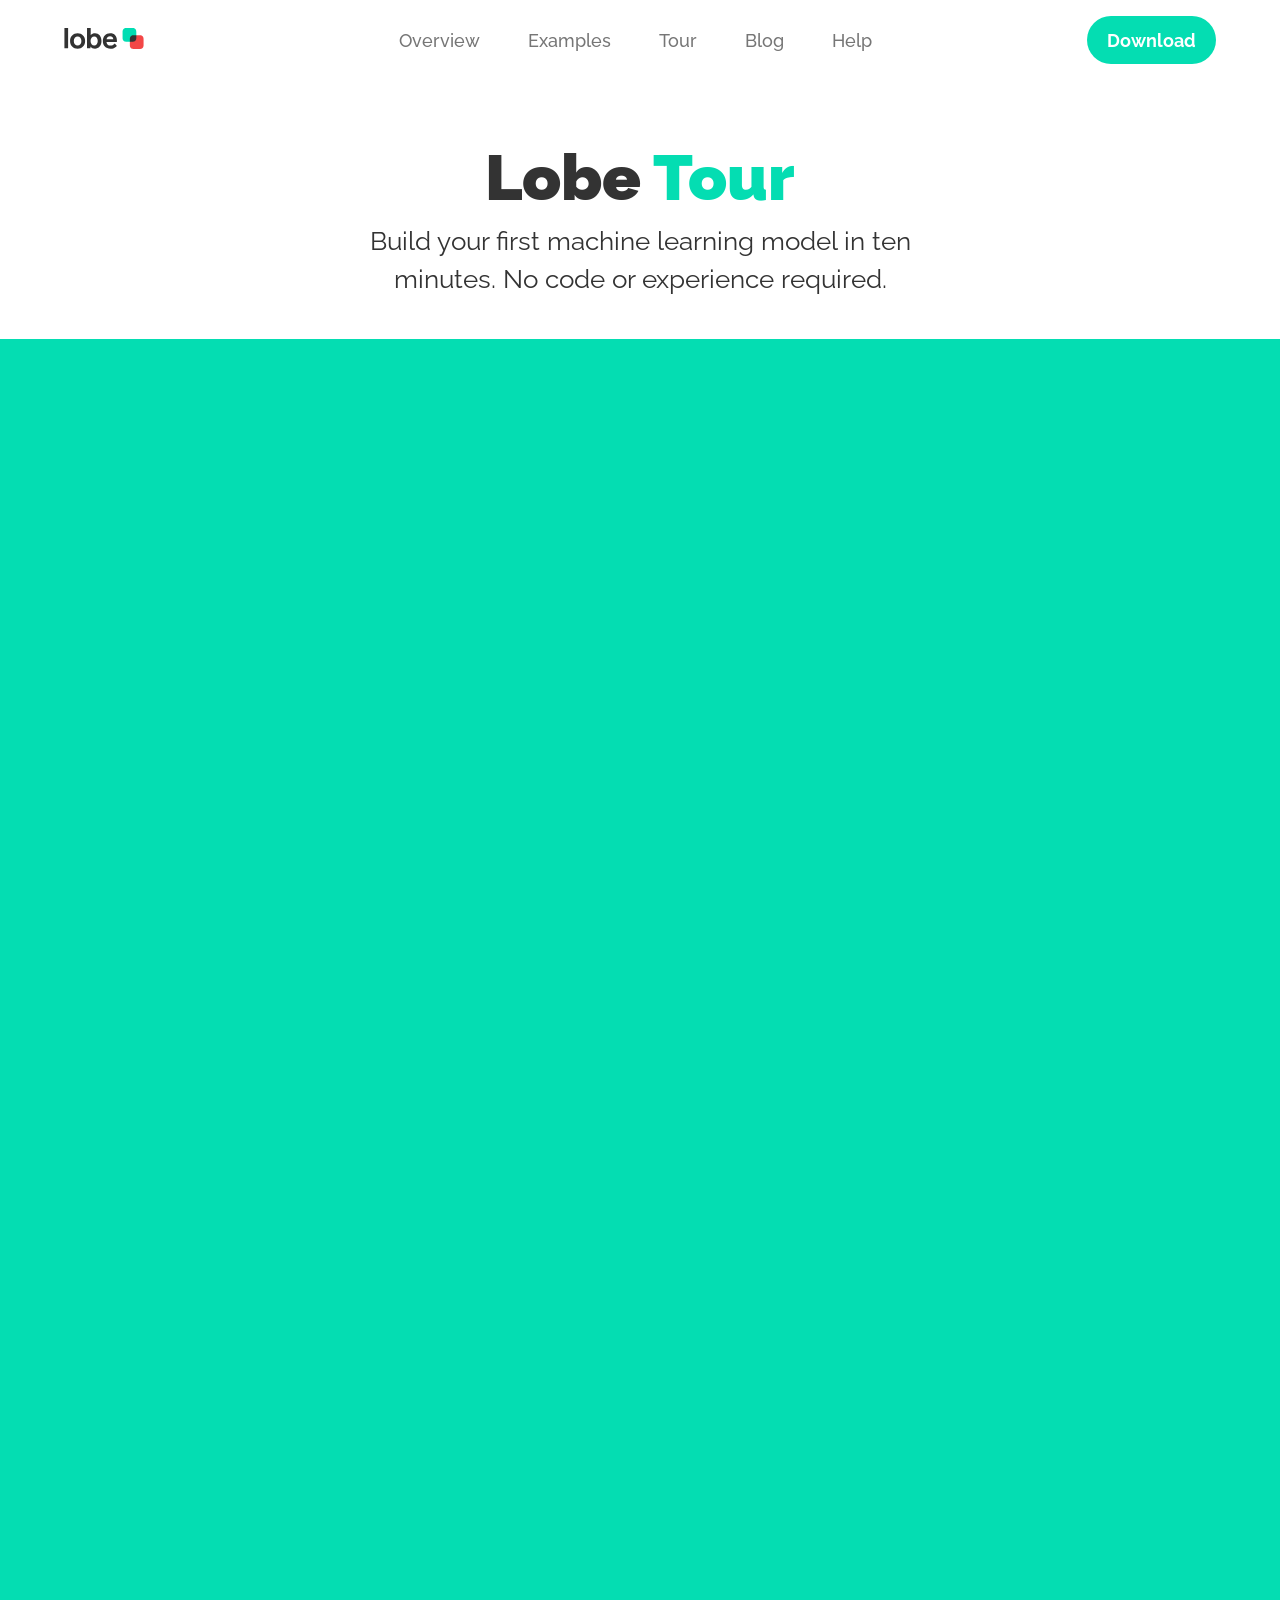
==== index.html @ a0e5eb98 "changed hamburger menu icon, added event handlers for mobile nav" ====
<!DOCTYPE html>
<html lang="en">
<head>
    <meta charset="UTF-8">
    <meta name="viewport" content="width=device-width, initial-scale=1.0">
    <meta name="description" content="This is just for practice holmes, i dont know what this website is for.">
    <meta name="author" content="Karamella"> 
    <link rel="stylesheet" href="./resources/css/main.css">
    <link rel="icon" href="./favicon.ico" type="image/x-icon">
    <link href="https://fonts.googleapis.com/css2?family=Raleway:ital,wght@0,100..900;1,100..900&display=swap" rel="stylesheet">
    <title>Lobe | Machine Learning Made Easy</title>
</head>
<body>
    <svg xmlns="http://www.w3.org/2000/svg" style="display: none;">
        <symbol viewBox="0 0 196 52" id="logo-icon">
            <defs>
                <path d="M14.7318403,-3.55271368e-15 L23.7444592,-3.13837756e-15 C27.3105342,-3.7934549e-15 28.6036791,0.371302445 29.9073828,1.06853082 C31.2110865,1.76575919 32.2342408,2.78891348 32.9314692,4.09261719 C33.6286976,5.39632089 34,6.68946584 34,10.2555408 L34,23.7444592 C34,27.3105342 33.6286976,28.6036791 32.9314692,29.9073828 C32.2342408,31.2110865 31.2110865,32.2342408 29.9073828,32.9314692 C28.6036791,33.6286976 27.3105342,34 23.7444592,34 L10.2555408,34 C6.68946584,34 5.39632089,33.6286976 4.09261719,32.9314692 C2.78891348,32.2342408 1.76575919,31.2110865 1.06853082,29.9073828 C0.371302445,28.6036791 -1.02954229e-16,27.3105342 1.77192988e-16,23.7444592 L0,15.0409072 L0,15.0409072 L14.7318403,-3.55271368e-15 Z" id="header-logo-path-1"></path>
                <path d="M10.2555408,-3.9670498e-15 L23.7444592,-3.13837756e-15 C27.3105342,-3.7934549e-15 28.6036791,0.371302445 29.9073828,1.06853082 C31.2110865,1.76575919 32.2342408,2.78891348 32.9314692,4.09261719 C33.6286976,5.39632089 34,6.68946584 34,10.2555408 L34,19 L34,19 L19.5,34 L10.2555408,34 C6.68946584,34 5.39632089,33.6286976 4.09261719,32.9314692 C2.78891348,32.2342408 1.76575919,31.2110865 1.06853082,29.9073828 C0.371302445,28.6036791 1.60494146e-16,27.3105342 -2.76224082e-16,23.7444592 L2.76224082e-16,10.2555408 C-1.60494146e-16,6.68946584 0.371302445,5.39632089 1.06853082,4.09261719 C1.76575919,2.78891348 2.78891348,1.76575919 4.09261719,1.06853082 C5.39632089,0.371302445 6.68946584,-3.31197246e-15 10.2555408,-3.9670498e-15 Z" id="header-logo-path-3"></path>
                <path d="M33.999,18 L34,23.7444592 C34,27.3105342 33.6286976,28.6036791 32.9314692,29.9073828 C32.2342408,31.2110865 31.2110865,32.2342408 29.9073828,32.9314692 C28.6036791,33.6286976 27.3105342,34 23.7444592,34 L18,34 L18,28.2555408 C18,24.6894658 18.3713024,23.3963209 19.0685308,22.0926172 C19.7657592,20.7889135 20.7889135,19.7657592 22.0926172,19.0685308 C23.3963209,18.3713024 24.6894658,18 28.2555408,18 L33.999,18 Z" id="header-logo-path-5"></path>
            </defs>
            <g stroke="none" stroke-width="1" fill="none" fill-rule="evenodd">
                <g>
                    <path d="M9.13638752,50.1738853 L9.13638752,0.275153484 L-4.54747351e-13,0.275153484 L-4.54747351e-13,50.1738853 L9.13638752,50.1738853 Z M32.6507879,51.2983638 C43.4738931,51.2983638 51.2749625,43.5675744 51.2749625,32.1822299 C51.2749625,20.7968855 43.4738931,13.066096 32.6507879,13.066096 C21.7574028,13.066096 13.9563335,20.7968855 13.9563335,32.1822299 C13.9563335,43.5675744 21.7574028,51.2983638 32.6507879,51.2983638 Z M32.6507879,43.5675744 C26.9581157,43.5675744 23.2332808,39.1399404 23.2332808,32.1822299 C23.2332808,25.3650792 26.9581157,20.7968855 32.6507879,20.7968855 C38.2731802,20.7968855 41.9980152,25.3650792 41.9980152,32.1822299 C41.9980152,39.1399404 38.2731802,43.5675744 32.6507879,43.5675744 Z M75.8435614,51.157804 C84.979949,51.157804 91.7970997,43.7081342 91.7970997,32.1822299 C91.7970997,20.7968855 85.1205088,13.2066558 75.9138414,13.2066558 C71.2753677,13.2066558 67.6910926,14.8230936 65.0907361,18.0559692 L65.0907361,0.275153484 L55.9543486,0.275153484 L55.9543486,50.1738853 L64.458217,50.1738853 L64.458217,45.6056916 C66.9882935,49.3305265 70.7834084,51.157804 75.8435614,51.157804 Z M73.7351643,43.2161748 C68.4641715,43.2161748 64.7393366,38.9993806 64.7393366,32.1822299 C64.7393366,25.4353591 68.4641715,21.0780051 73.8054442,21.0780051 C79.1467169,21.0780051 82.5201523,25.4353591 82.5201523,32.1822299 C82.5201523,38.9291007 79.0061571,43.2161748 73.7351643,43.2161748 Z M113.976182,51.2983638 C120.090534,51.2983638 124.939847,49.4008064 130,44.2703734 L124.869567,38.6479811 C122.62061,40.5455385 120.793333,41.8105768 119.317455,42.5133758 C117.911857,43.2161748 116.225139,43.5675744 114.187022,43.5675744 C108.21323,43.5675744 104.910074,40.1238591 104.066715,34.5717466 L129.85944,34.5717466 C129.92972,33.5175481 130,32.3227897 130,30.9874715 C130,19.7426869 123.955928,13.066096 113.203103,13.066096 C102.028598,13.066096 95.1411676,21.2185649 95.1411676,32.3930696 C95.1411676,43.848694 102.379998,51.2983638 113.976182,51.2983638 Z M121.074452,28.0357156 L104.277555,28.0357156 C105.331754,23.1864022 108.21323,20.2346462 112.921983,20.2346462 C117.771297,20.2346462 120.723053,23.1864022 121.074452,28.0357156 Z" fill-opacity="0.80345826" fill="#000000" fill-rule="nonzero"></path>
                    <g transform="translate(144.000000, 0.000000)">
                        <g transform="translate(18.000000, 18.000000)">
                            <mask fill="white">
                                <use xlink:href="#header-logo-path-1"></use>
                            </mask>
                            <use fill="#F34747" fill-rule="nonzero" transform="translate(17.000000, 17.000000) rotate(-360.000000) translate(-17.000000, -17.000000) " xlink:href="#header-logo-path-1"></use>
                        </g>
                        <g>
                            <mask fill="white">
                                <use xlink:href="#header-logo-path-3"></use>
                            </mask>
                            <use fill="#00DDB3" fill-rule="nonzero" transform="translate(17.000000, 17.000000) rotate(-360.000000) translate(-17.000000, -17.000000) " xlink:href="#header-logo-path-3"></use>
                        </g>
                        <mask fill="white">
                            <use xlink:href="#header-logo-path-5"></use>
                        </mask>
                        <use fill="#333333" fill-rule="nonzero" xlink:href="#header-logo-path-5"></use>
                    </g>
                </g>
            </g>
        </symbol>
        <symbol viewBox="0 0 27 26" id="message-icon">
            <title>Lobe Reddit</title>
            <g stroke="none" stroke-width="1" fill="none" fill-rule="evenodd">
                <g transform="translate(-1121.000000, -112.000000)" fill="#FFFFFF">
                    <g transform="translate(60.000000, 0.000000)">
                        <g transform="translate(107.500000, 105.000000)">
                            <g transform="translate(947.000000, 0.000000)">
                                <g transform="translate(7.000000, 7.000000)">
                                    <path d="M22,12.500015 C22.0034128,13.8198808 21.6950409,15.1218955 21.0999729,16.300009 C19.6609343,19.1793322 16.7188874,20.998756 13.499985,21 C12.1801192,21.0034428 10.8781045,20.6950709 9.69999098,20.100003 L4,22 L5.89999699,16.300009 C5.30492907,15.1218955 4.99655717,13.8198808 5,12.500015 C5.00124397,9.28111262 6.82066775,6.33906566 9.69999098,4.90002706 C10.8781045,4.30495915 12.1801192,3.99658724 13.499985,4 L13.9999842,4 C18.3157868,4.2381278 21.7618722,7.68421323 22,12.0000158 L22,12.500015 L22,12.500015 Z"></path>
                                </g>
                            </g>
                        </g>
                    </g>
                </g>
            </g>
        </symbol>
        <symbol viewBox="0 0 32 32" id="twitter-icon">
            <g stroke="none" stroke-width="1" fill="none" fill-rule="evenodd">
                <g transform="translate(-524.000000, -7107.000000)" fill="#FFFFFF" fill-rule="nonzero">
                    <g transform="translate(143.000000, 7050.000000)">
                        <g transform="translate(307.000000, 0.000000)">
                            <g transform="translate(0.000000, 49.000000)">
                                <g transform="translate(66.000000, 0.000000)">
                                    <g transform="translate(8.000000, 7.200000)">
                                        <path d="M25.7411765,10.345436 C26.9325321,9.73758177 27.8241551,8.67572361 28.2117647,7.403145 C27.2235294,8.38390865 25.1235294,8.70878661 25.1235294,8.70878661 C23.625633,6.88211914 21.0308099,6.37020781 18.9428502,7.48945119 C16.8548905,8.60869456 15.8635169,11.0429739 16.5814706,13.2877269 L16.3529412,13.2877269 C12.2830949,13.0198802 8.51568539,11.0613953 5.97647059,7.89352683 C5.97647059,7.89352683 3.01176471,11.8165814 7.45882353,14.7588724 C7.45882353,14.7588724 5.48235294,14.7588724 4.98823529,14.2684906 C4.98823529,14.2684906 4.49411765,17.2107815 8.94117647,19.1723088 C8.31338045,19.4560955 7.5925019,19.4560955 6.96470588,19.1723088 C6.96470588,21.0664086 8.95352941,22.6049816 11.4117647,22.6049816 C11.4117647,23.9596614 8.095,25.0568907 4,25.0568907 C10.4235294,29.4703272 25.7411765,28.4895635 26.7294118,11.8165814 L29.2,9.3646723 L25.7411765,10.345436 Z"></path>
                                    </g>
                                </g>
                            </g>
                        </g>
                    </g>
                </g>
            </g>
        </symbol>
        <symbol viewBox="0 0 27 26" id="youtube-icon">
            <g stroke="none" stroke-width="1" fill="none" fill-rule="evenodd">
                <g transform="translate(-1233.000000, -112.000000)" fill="#FFFFFF" fill-rule="nonzero">
                    <g transform="translate(60.000000, 0.000000)">
                        <g transform="translate(107.500000, 105.000000)">
                            <g transform="translate(947.000000, 0.000000)">
                                <g transform="translate(112.000000, 0.000000)">
                                    <g transform="translate(6.500000, 7.000000)">
                                        <path d="M13.5,5.5 C15.5067016,5.5 17.5879746,5.57457132 19.7438189,5.72371397 L20.827954,5.80451586 C22.1698207,5.91158438 23.2760796,6.89936592 23.5338217,8.22059218 C23.8446072,9.81372812 24,11.4068641 24,13 C24,14.3939966 23.8810269,15.7879932 23.6430808,17.1819898 L23.5338165,17.7794162 C23.2760729,19.1006479 22.1698092,20.0884332 20.8279369,20.1955019 C18.2837919,20.3985006 15.8411463,20.5 13.5,20.5 C11.4932984,20.5 9.41202538,20.4254287 7.25618109,20.276286 L6.17204597,20.1954841 C4.83017932,20.0884156 3.72392035,19.1006341 3.46617835,17.7794078 C3.15539278,16.1862719 3,14.5931359 3,13 C3,11.6060034 3.11897305,10.2120068 3.35691915,8.81801022 L3.46618353,8.22058378 C3.72392707,6.89935214 4.83019085,5.91156683 6.17206307,5.8044981 C8.71620808,5.60149937 11.1588537,5.5 13.5,5.5 Z M12.5,9.86851709 C11.9477153,9.86851709 11.5,10.3162323 11.5,10.8685171 L11.5,10.8685171 L11.5,15.1314829 C11.5,15.3289079 11.558438,15.5219156 11.6679497,15.6861831 C11.9743022,16.1457118 12.5951715,16.2698857 13.0547002,15.9635332 L13.0547002,15.9635332 L16.2519246,13.8320503 C16.3617768,13.7588154 16.4560398,13.6645525 16.5292747,13.5547002 C16.8356271,13.0951715 16.7114532,12.4743022 16.2519246,12.1679497 L16.2519246,12.1679497 L13.0547002,10.0364668 C12.8904327,9.92695512 12.697425,9.86851709 12.5,9.86851709 Z"></path>
                                    </g>
                                </g>
                            </g>
                        </g>
                    </g>
                </g>
            </g>
        </symbol>
        <symbol viewBox="-0.5 0 25 25" id="hamburger-icon">
            <g id="SVGRepo_bgCarrier" stroke-width="0"></g>
            <g id="SVGRepo_tracerCarrier" stroke-linecap="round" stroke-linejoin="round"></g>
            <g id="SVGRepo_iconCarrier"> 
                <path d="M2 12.32H22" stroke="#000000" stroke-width="1.5" stroke-linecap="round" stroke-linejoin="round"></path> 
                <path d="M2 18.32H22" stroke="#000000" stroke-width="1.5" stroke-linecap="round" stroke-linejoin="round"></path> 
                <path d="M2 6.32001H22" stroke="#000000" stroke-width="1.5" stroke-linecap="round" stroke-linejoin="round"></path> 
            </g>
        </symbol>
        <symbol viewBox="-0.5 0 25 25" id="close-icon">
            <g id="SVGRepo_bgCarrier" stroke-width="0"></g>
            <g id="SVGRepo_tracerCarrier" stroke-linecap="round" stroke-linejoin="round"></g>
            <g id="SVGRepo_iconCarrier"> 
                <path d="M3 21.32L21 3.32001" stroke="#000000" stroke-width="1.5" stroke-linecap="round" stroke-linejoin="round"></path> 
                <path d="M3 3.32001L21 21.32" stroke="#000000" stroke-width="1.5" stroke-linecap="round" stroke-linejoin="round"></path> 
            </g>
        </symbol>
    </svg> <!--My SVG Icon Directory-->
    <header>
        <div class="header-container">
            <a href="second.html">
                <svg class="header-logo">
                    <use href="#logo-icon"></use>
                </svg>
            </a>
            <nav class="header-nav">
                <ul class="header-nav-list">
                    <li class="header-link-container"><a href="second.html" class="header-link">Overview</a></li>
                    <li class="header-link-container"><a href="second.html" class="header-link">Examples</a></li>
                    <li class="header-link-container"><a href="second.html" class="header-link">Tour</a></li>
                    <li class="header-link-container"><a href="second.html" class="header-link">Blog</a></li>
                    <li class="header-link-container"><a href="second.html" class="header-link">Help</a></li>
                </ul>
            </nav>
            <a href="second.html">
                <button type="button" class="header-download-button">Download</button>
            </a>
            <button type="button" id="mobile-menu-button">
                <svg viewBox="0 0 20 20" class="hamburger-holder">
                    <line x1="2" y1="5" x2="18" y2="5" stroke="black" stroke-width="2px" class="hamburger-icon-lines" id="hamburger-icon-top"></line>
                    <line x1="2" y1="10" x2="18" y2="10" stroke="black" stroke-width="2px" class="hamburger-icon-lines" id="hamburger-icon-middle"></line>
                    <line x1="2" y1="15" x2="18" y2="15" stroke="black" stroke-width="2px" class="hamburger-icon-lines" id="hamburger-icon-bottom"></line>
                </svg>
            </button>
        </div>
        <div id="mobile-nav-container">
            <nav class="mobile-nav">
                <ul class="mobile-nav-list">
                    <li class="mobile-nav-link-container"><a href="second.html" class="mobile-nav-link">Overview</a></li>
                    <li class="mobile-nav-link-container"><a href="second.html" class="mobile-nav-link">Examples</a></li>
                    <li class="mobile-nav-link-container"><a href="second.html" class="mobile-nav-link">Tour</a></li>
                    <li class="mobile-nav-link-container"><a href="second.html" class="mobile-nav-link">Blog</a></li>
                    <li class="mobile-nav-link-container"><a href="second.html" class="mobile-nav-link">Help</a></li>
                </ul>
            </nav>
            <button type="button" id="mobile-nav-download-button">Download</button>
        </div>
    </header>
    <main>
        <h1 class="main-heading">Lobe <span class="main-heading-special">Tour</span></h1>
        <p class=" tagline">Build your first machine learning model in ten minutes. No code or experience required.</p>
        <div id="Please-Destroy-Me"></div>
    </main>
    <script src="./resources/scripts/menuControls.js"></script>
</body>
</html>
---- resources/css/main.css ----
/* Imports */

/* Globals */

#Please-Destroy-Me {
    background-color: #04ddb2;
    width: 100vw;
    height: 200vh;
}

* {
    box-sizing: border-box;
    color: #333;
    font-family: 'Raleway', Arial, Helvetica, sans-serif;
}

body {
    margin: 0;
    overscroll-behavior-y: none;
}

::selection {
    background-color: rgba(0, 230, 184, 0.2);
}

/* Header */

header {
    display: block;
    position: fixed;
    top: 0px;
    width: 100vw;
    background: rgba(255, 255, 255, 0.55);
    backdrop-filter: blur(20px);
}

.header-container {
    height: 80px;
    display: block flex;
    width: 100%;
    align-items: center;
    padding: 0 40px;
}

.header-logo {
    height: 21px;
    width: 80px;
    margin-left: 24px;
    flex-shrink: 0;
}

.header-nav {
    margin: 0 auto;
}

.header-nav-list {
    display: flex;
}

.header-link-container {
    list-style-type: none;
    margin: 0 24px;
}

.header-link {
    color: #767676;
    font-family: 'Raleway', Arial, Helvetica, sans-serif;
    font-size: 1.125rem;
    font-weight: 500;
    text-decoration: none;
}

.header-download-button {
    background-color: #04ddb2;
    color: #fff;
    font-size: 1.125rem;
    font-weight: 700;
    width: 129px;
    height: 48px;
    border: none;
    border-radius: 24px;
    margin-right: 24px;
}

#mobile-menu-button {
    display: none;
    background-color: #eef0f2;
    width: 40px;
    height: 40px;
    border-radius: 20px;
    border: none;
    padding: 10px;
    margin-left: auto;
}

.hamburger-holder {
    width: 20px;
    height: 20px;
}

.mobile-menu-button-states {
    position: absolute;
    top: 25px;
    right: 45px;
    width: 30px;
    height: 30px;
}

.mobile-menu-button-states.off {
    display: none;
}

/* Mobile Nav */

#mobile-nav-container {/*Display is set to none for now, onclick height should transition from 0 to 484*/
    display: none;
    width: 100vw;
    height: 484px;
    border-top: #bdbdbd solid 0.1px;
    overflow: hidden;
}

.mobile-nav-list {
    padding: 0;
}

.mobile-nav-link-container {
    list-style-type: none;
    padding: 20px 31px;
}

.mobile-nav-link {
    color: #333;
    font-size: 1.25rem;
    font-weight: 500;
    line-height: 1.2;
    text-decoration: none;
}

.mobile-nav-link:hover {
    color: #000;
}

#mobile-nav-download-button {
    background-color: #04ddb2;
    color: #fff;
    display: block;
    font-size: 20px;
    font-weight: 700;
    width: calc(100vw - 52px);
    height: 50px;
    border: none;
    border-radius: 50px;
    margin: 37px 26px 32px;
}

/* Main */

main {
    padding-top: 80px;
}

.main-heading {
    font-size: 4rem;
    font-weight: 900;
    text-align: center;
    padding-top: 4rem;
    margin: 0px 0px 12px;
    line-height: 1.05;
}

.main-heading-special {
    color: #04ddb2;
}

.tagline {
    font-size: 26px;
    line-height: 1.45;
    text-align: center;
    margin: 0 auto 40px;
    max-width: 600px;
}

/* Media Queries */

@media screen and (max-width:1200px) {

    .header-link-container {
        margin: 0 20px;
    }

    .main-heading {
        font-size: 3.5rem;
    }

    .tagline {
        font-size: 1.5rem;
        max-width: 550px;
    }
}

@media screen and (max-width:800px) {

    .header-nav, .header-download-button {
        display: none;
    }

    #mobile-menu-button {
        display: block;
    }
}
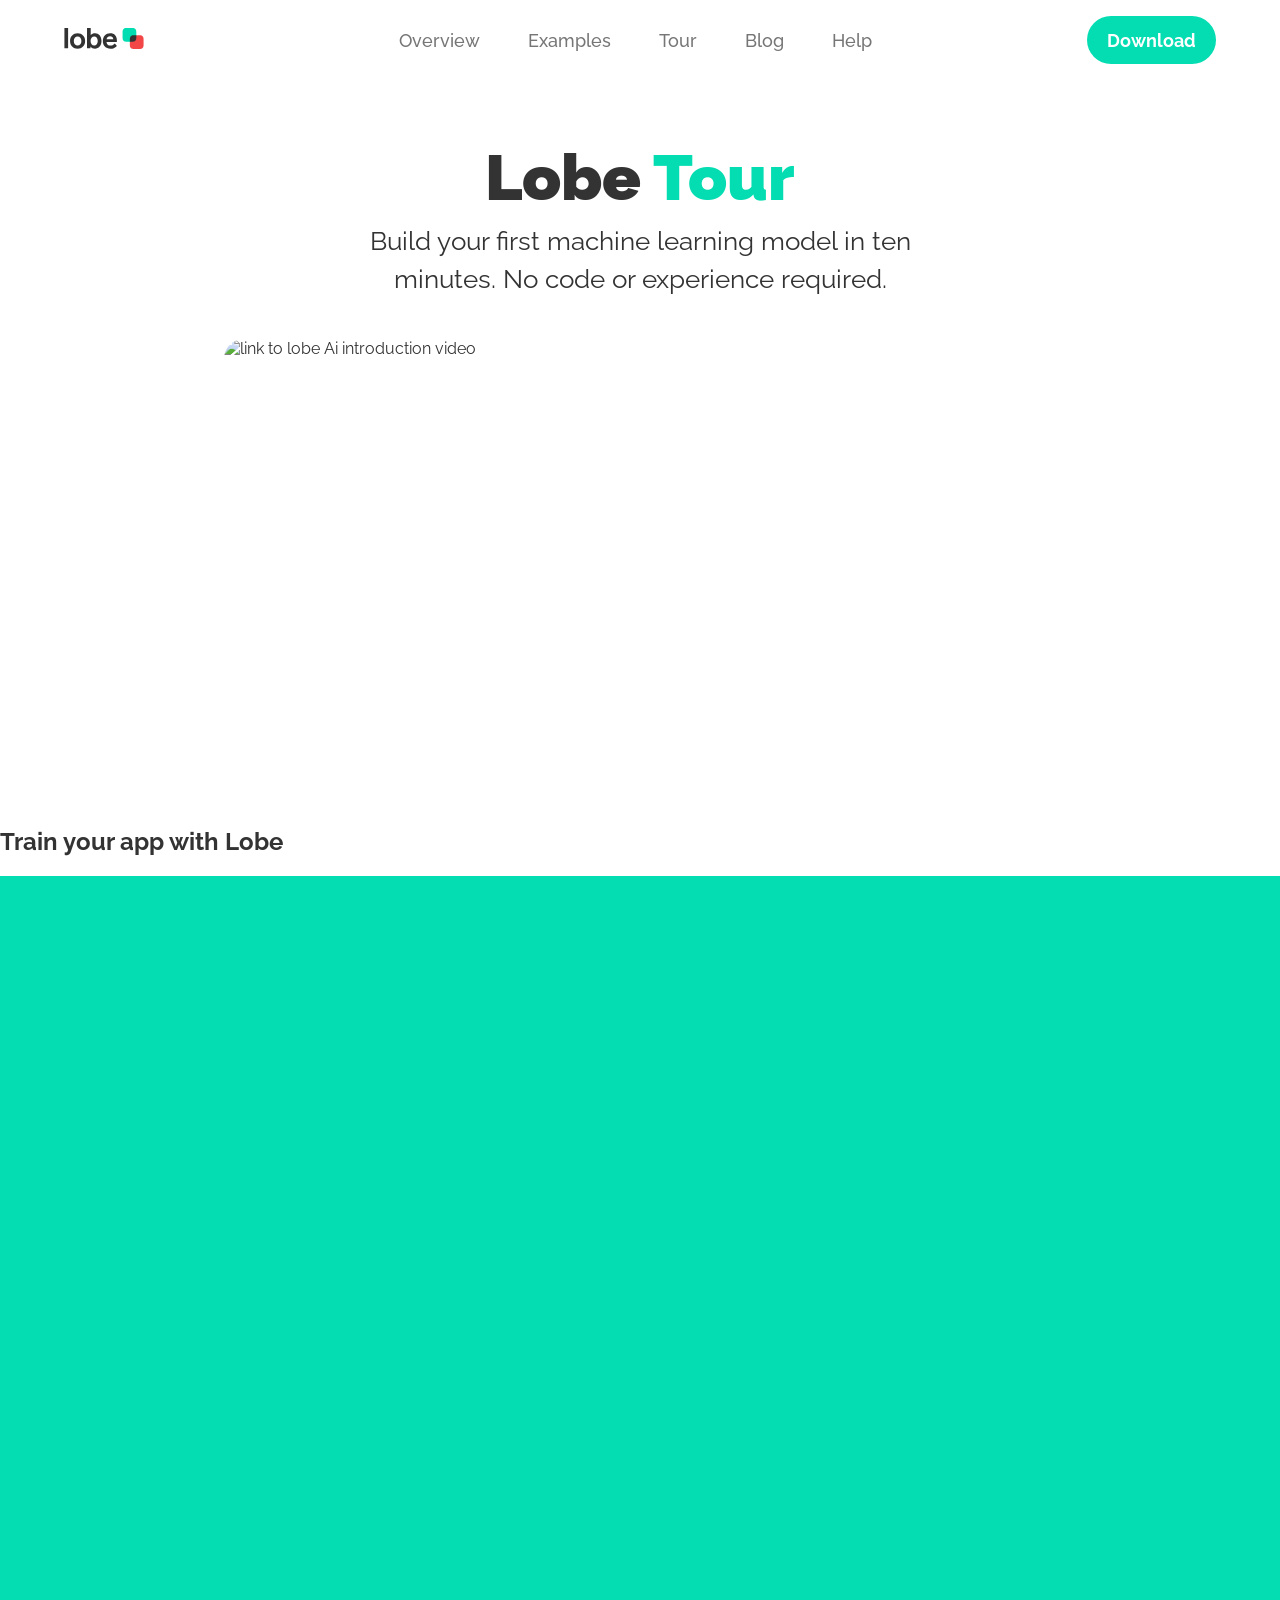
==== commit aee4d156: "added image holder for iframe" ====
--- a/index.html
+++ b/index.html
@@ -131,9 +131,9 @@
             </a>
             <button type="button" id="mobile-menu-button">
                 <svg viewBox="0 0 20 20" class="hamburger-holder">
-                    <line x1="2" y1="5" x2="18" y2="5" stroke="black" stroke-width="2px" class="hamburger-icon-lines" id="hamburger-icon-top"></line>
-                    <line x1="2" y1="10" x2="18" y2="10" stroke="black" stroke-width="2px" class="hamburger-icon-lines" id="hamburger-icon-middle"></line>
-                    <line x1="2" y1="15" x2="18" y2="15" stroke="black" stroke-width="2px" class="hamburger-icon-lines" id="hamburger-icon-bottom"></line>
+                    <line x1="2" y1="5" x2="18" y2="5" stroke="black" stroke-width="2px" class="hamburger-icon-lines hamburger-icon-top"></line>
+                    <line x1="2" y1="10" x2="18" y2="10" stroke="black" stroke-width="2px" class="hamburger-icon-lines hamburger-icon-middle"></line>
+                    <line x1="2" y1="15" x2="18" y2="15" stroke="black" stroke-width="2px" class="hamburger-icon-lines hamburger-icon-bottom"></line>
                 </svg>
             </button>
         </div>
@@ -151,8 +151,16 @@
         </div>
     </header>
     <main>
-        <h1 class="main-heading">Lobe <span class="main-heading-special">Tour</span></h1>
-        <p class=" tagline">Build your first machine learning model in ten minutes. No code or experience required.</p>
+        <section>
+            <h1 class="main-heading">Lobe <span class="main-heading-special">Tour</span></h1>
+            <p class=" tagline">Build your first machine learning model in ten minutes. No code or experience required.</p>
+            <article class="video-image-holder">
+                <img src="https://www.lobe.ai/assets/tour/Video.jpg" alt="link to lobe Ai introduction video" loading="lazy" class="video-image" height="1126px" width="2000px">
+            </article>
+        </section>
+        <section>
+            <h2>Train your app with Lobe</h2>
+        </section>
         <div id="Please-Destroy-Me"></div>
     </main>
     <script src="./resources/scripts/menuControls.js"></script>
--- a/resources/css/main.css
+++ b/resources/css/main.css
@@ -30,7 +30,7 @@
     position: fixed;
     top: 0px;
     width: 100vw;
-    background: rgba(255, 255, 255, 0.55);
+    background: rgba(255, 255, 255, 0.7);
     backdrop-filter: blur(20px);
 }
 
@@ -68,6 +68,12 @@
     font-size: 1.125rem;
     font-weight: 500;
     text-decoration: none;
+}
+
+.header-link:hover {
+    color: #000;
+    font-size: 1.135rem;
+    cursor: pointer;
 }
 
 .header-download-button {
@@ -98,26 +104,64 @@
     height: 20px;
 }
 
-.mobile-menu-button-states {
-    position: absolute;
-    top: 25px;
-    right: 45px;
-    width: 30px;
-    height: 30px;
-}
-
-.mobile-menu-button-states.off {
-    display: none;
-}
+.hamburger-icon-lines {
+    position: relative;
+    opacity: 1;
+    transition: transform 0.3s ease-in, opacity 0.3s linear;
+}
+
+.hamburger-icon-top {
+    transform: rotate(0deg);
+    transform-origin: 2px 5px;
+}
+
+.hamburger-icon-top.open {
+    transform: rotate(32deg) scale(1.19, 1);
+    transform-origin: 2px 5px;
+}
+
+.hamburger-icon-middle {
+    opacity: 1;
+}
+
+.hamburger-icon-middle.open {
+    opacity: 0;
+}
+
+.hamburger-icon-bottom {
+    transform: rotate(0deg);
+    transform-origin: 2px 15px;
+}
+
+.hamburger-icon-bottom.open {
+    transform: rotate(-32deg) scale(1.19, 1);
+    transform-origin: 2px 15px;
+}
+
 
 /* Mobile Nav */
 
-#mobile-nav-container {/*Display is set to none for now, onclick height should transition from 0 to 484*/
-    display: none;
+#mobile-nav-container {
+    border-top: none;
     width: 100vw;
+    height: 0px;
+    overflow: hidden;
+    transition: height 0.3s ease-in;
+}
+
+#mobile-nav-container.open {
+    border-top: #bdbdbd solid 0.1px;
     height: 484px;
-    border-top: #bdbdbd solid 0.1px;
-    overflow: hidden;
+    transition: height 0.3s ease-in;
+}
+
+.mobile-nav {
+    opacity: 0;
+    transition: opacity 0.6s ease-in;
+}
+
+#mobile-nav-container.open .mobile-nav {
+    opacity: 1;
 }
 
 .mobile-nav-list {
@@ -130,6 +174,7 @@
 }
 
 .mobile-nav-link {
+    display: block;
     color: #333;
     font-size: 1.25rem;
     font-weight: 500;
@@ -181,6 +226,29 @@
     max-width: 600px;
 }
 
+
+/* Main / VideoImage Section */
+
+.video-image-holder {
+    max-width: 960px;
+    padding: 0 64px;
+    margin: 24px auto 0;
+    transition: padding 0.1s ease-in;
+}
+
+.video-image {
+    display: block;
+    width: 100%;
+    height: auto;
+    border-radius: 20px;
+}
+
+.video-image-holder:hover{
+    padding: 0 54px;
+    filter: drop-shadow(20px 20px 15px rgba(0, 0, 0, 0.06));
+    cursor: pointer;
+}
+
 /* Media Queries */
 
 @media screen and (max-width:1200px) {
@@ -208,4 +276,16 @@
     #mobile-menu-button {
         display: block;
     }
+}
+
+@media screen and (max-width:650px) {
+    .main-heading {
+        font-size: 2.4rem;
+        margin-bottom: 8px;
+    }
+
+    .tagline {
+        font-size: 1.125rem;
+        max-width: 400px;
+    }
 }
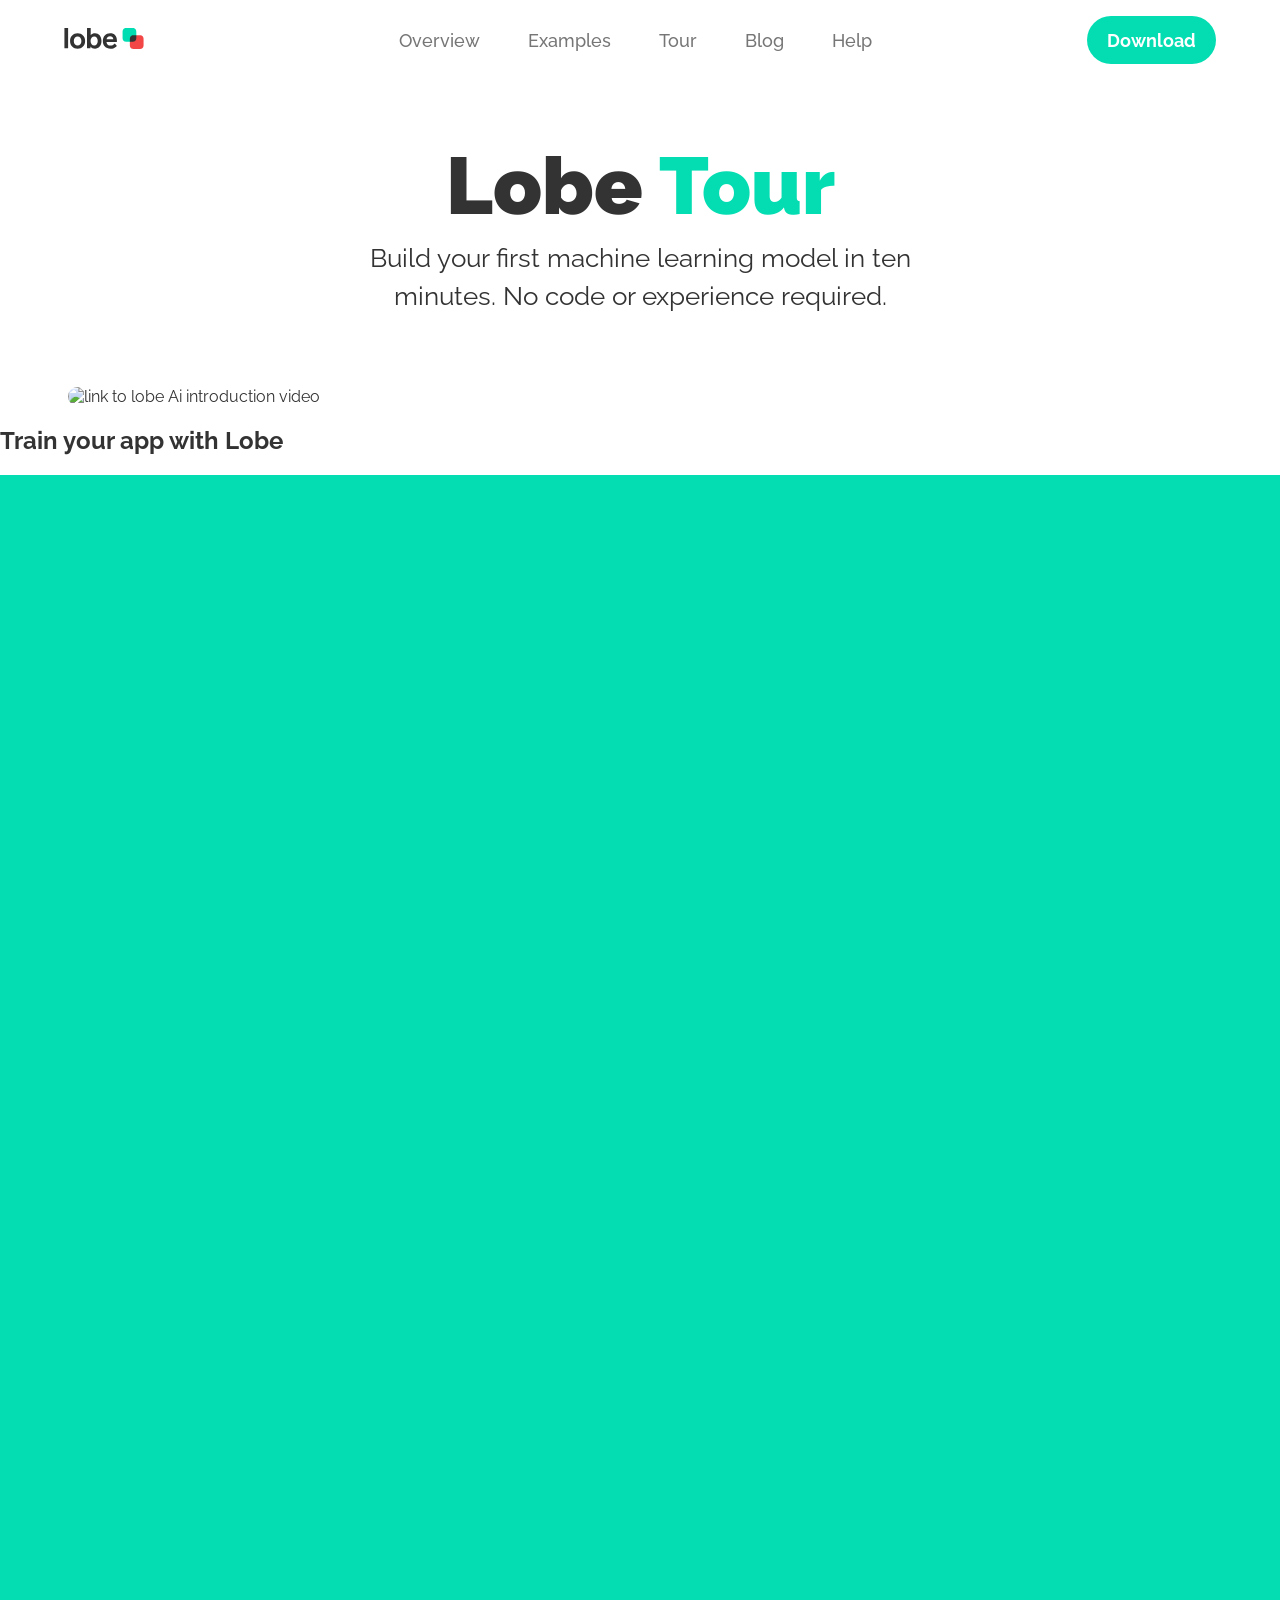
==== commit 67239ec9: "fixed hover effect on video cover added dialog element for modal iframe" ====
--- a/index.html
+++ b/index.html
@@ -154,10 +154,13 @@
         <section>
             <h1 class="main-heading">Lobe <span class="main-heading-special">Tour</span></h1>
             <p class=" tagline">Build your first machine learning model in ten minutes. No code or experience required.</p>
-            <article class="video-image-holder">
+            <article class="video-image-holder" id="videoLink">
                 <img src="https://www.lobe.ai/assets/tour/Video.jpg" alt="link to lobe Ai introduction video" loading="lazy" class="video-image" height="1126px" width="2000px">
             </article>
         </section>
+        <dialog id="youtube-frame">
+            <h2 id="closeThatShit">yo yo yo</h1>
+        </dialog>
         <section>
             <h2>Train your app with Lobe</h2>
         </section>
--- a/resources/css/main.css
+++ b/resources/css/main.css
@@ -32,6 +32,7 @@
     width: 100vw;
     background: rgba(255, 255, 255, 0.7);
     backdrop-filter: blur(20px);
+    z-index: 2;
 }
 
 .header-container {
@@ -86,6 +87,10 @@
     border: none;
     border-radius: 24px;
     margin-right: 24px;
+}
+
+.header-download-button:hover {
+    transform: scale3d(1.05, 1.05, 1.05);
 }
 
 #mobile-menu-button {
@@ -206,7 +211,7 @@
 }
 
 .main-heading {
-    font-size: 4rem;
+    font-size: 5rem;
     font-weight: 900;
     text-align: center;
     padding-top: 4rem;
@@ -230,22 +235,22 @@
 /* Main / VideoImage Section */
 
 .video-image-holder {
-    max-width: 960px;
-    padding: 0 64px;
-    margin: 24px auto 0;
-    transition: padding 0.1s ease-in;
+    max-width: 1272px;
+    width: 100%;
+    padding: 32px 64px 0;
+    margin: 0 auto;
+    transition: padding 0.1s ease-in, filter 0.1s ease-in 0.02s;
 }
 
 .video-image {
-    display: block;
     width: 100%;
     height: auto;
-    border-radius: 20px;
+    border-radius: 25px;
 }
 
 .video-image-holder:hover{
-    padding: 0 54px;
-    filter: drop-shadow(20px 20px 15px rgba(0, 0, 0, 0.06));
+    padding: 21px 54px 0;
+    filter: drop-shadow(0px 15px 35px rgba(0, 0, 0, 0.1));
     cursor: pointer;
 }
 
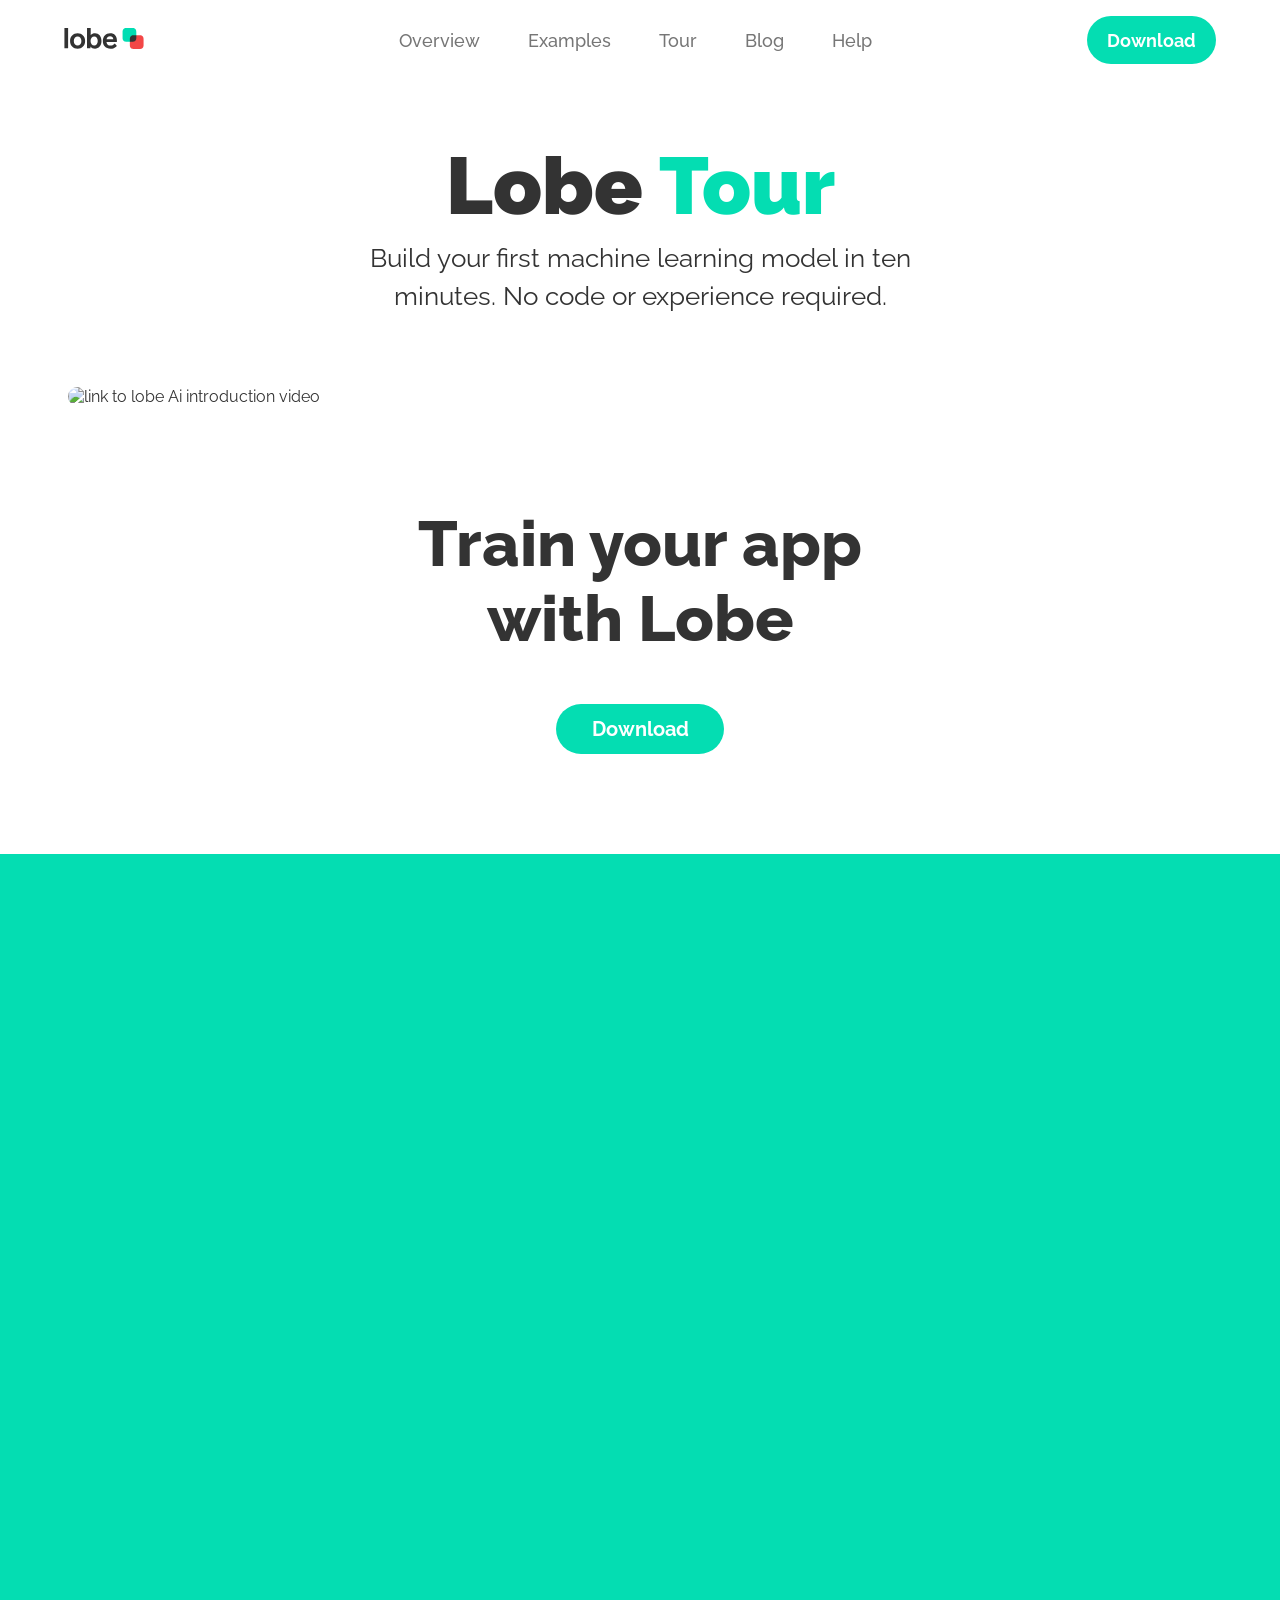
==== commit 3bde8ab6: "added hero section" ====
--- a/index.html
+++ b/index.html
@@ -154,15 +154,22 @@
         <section>
             <h1 class="main-heading">Lobe <span class="main-heading-special">Tour</span></h1>
             <p class=" tagline">Build your first machine learning model in ten minutes. No code or experience required.</p>
-            <article class="video-image-holder" id="videoLink">
+            <article class="video-image-holder" id="youtube-frame-open-button">
                 <img src="https://www.lobe.ai/assets/tour/Video.jpg" alt="link to lobe Ai introduction video" loading="lazy" class="video-image" height="1126px" width="2000px">
             </article>
         </section>
-        <dialog id="youtube-frame">
-            <h2 id="closeThatShit">yo yo yo</h1>
-        </dialog>
+        <article id="youtube-frame" class="modal-container">
+            <svg id="youtube-frame-close-button" viewBox="0 0 20 20" class="modal-close-button">
+                <line x1="2" y1="2" x2="18" y2="18" stroke="white" stroke-width="2px"></line>
+                <line x1="2" y1="18" x2="18" y2="2" stroke="white" stroke-width="2px"></line>
+            </svg>
+            <div class="video-container">
+                <iframe id="embedded-video" class="youtube-video" width="560" height="315" src="https://www.youtube.com/embed/Mdcw3Sb98DA?si=0EpwAhT7qu2222jf" title="YouTube video player" frameborder="0" allow="accelerometer; autoplay; clipboard-write; encrypted-media; gyroscope; picture-in-picture; web-share" referrerpolicy="strict-origin-when-cross-origin" allowfullscreen></iframe>
+            </div>
+        </article>
         <section>
-            <h2>Train your app with Lobe</h2>
+            <h2 class="hero-header">Train your app with Lobe</h2>
+            <button type="button" class="hero-download-button">Download</button>
         </section>
         <div id="Please-Destroy-Me"></div>
     </main>
--- a/resources/css/main.css
+++ b/resources/css/main.css
@@ -87,6 +87,7 @@
     border: none;
     border-radius: 24px;
     margin-right: 24px;
+    cursor: pointer;
 }
 
 .header-download-button:hover {
@@ -250,9 +251,78 @@
 
 .video-image-holder:hover{
     padding: 21px 54px 0;
-    filter: drop-shadow(0px 15px 35px rgba(0, 0, 0, 0.1));
-    cursor: pointer;
-}
+    filter: drop-shadow(0px 45px 65px rgba(0, 0, 0, 0.2));
+    cursor: pointer;
+}
+
+/* iFrame Modal */
+
+.modal-container {
+    display: none;
+    background-color: rgba(0, 0, 0, 0.6);
+    backdrop-filter: blur(20px);
+    position: fixed;
+    top: 0;
+    width: 100vw;
+    height: 100vh;
+    z-index: 3;
+}
+
+.modal-close-button {
+    position: absolute;
+    right: 0;
+    display: block;
+    opacity: 0.33;
+    width: 32px;
+    height: 32px;
+    margin: 24px 24px;
+    cursor: pointer;
+}
+
+.video-container {
+    display: flex;
+    justify-content: center;
+    width: 80%;
+    height: 100vh;
+    margin: 0 auto;
+}
+
+.youtube-video {
+    align-self: center;
+    width: 100%;
+    height: calc(80vw * 9 / 16);
+    border-radius: 20px;
+}
+
+
+/* Hero Section */
+
+.hero-header {
+    font-size: 64px;
+    font-weight: 800;
+    text-align: center;
+    max-width: 500px;
+    margin: 100px auto 48px;
+}
+
+.hero-download-button {
+    display: block;
+    background-color: #04ddb2;
+    color: #fff;
+    font-size: 1.25rem;
+    font-weight: 700;
+    width: 168px;
+    height: 50px;
+    border: none;
+    border-radius: 32px;
+    margin: 0 auto 100px;
+    cursor: pointer;
+}
+
+.hero-download-button:hover {
+    transform: scale3d(1.05, 1.05, 1.05);
+}
+
 
 /* Media Queries */
 
@@ -284,6 +354,7 @@
 }
 
 @media screen and (max-width:650px) {
+
     .main-heading {
         font-size: 2.4rem;
         margin-bottom: 8px;
@@ -293,4 +364,18 @@
         font-size: 1.125rem;
         max-width: 400px;
     }
+
+    .modal-close-button {
+        display: none;
+    }
+
+    .video-container {
+        width: 100vw;
+    }
+
+    .youtube-video {
+        height: calc(100vw * 9 / 16);
+        border-radius: 0;
+    }
+
 }
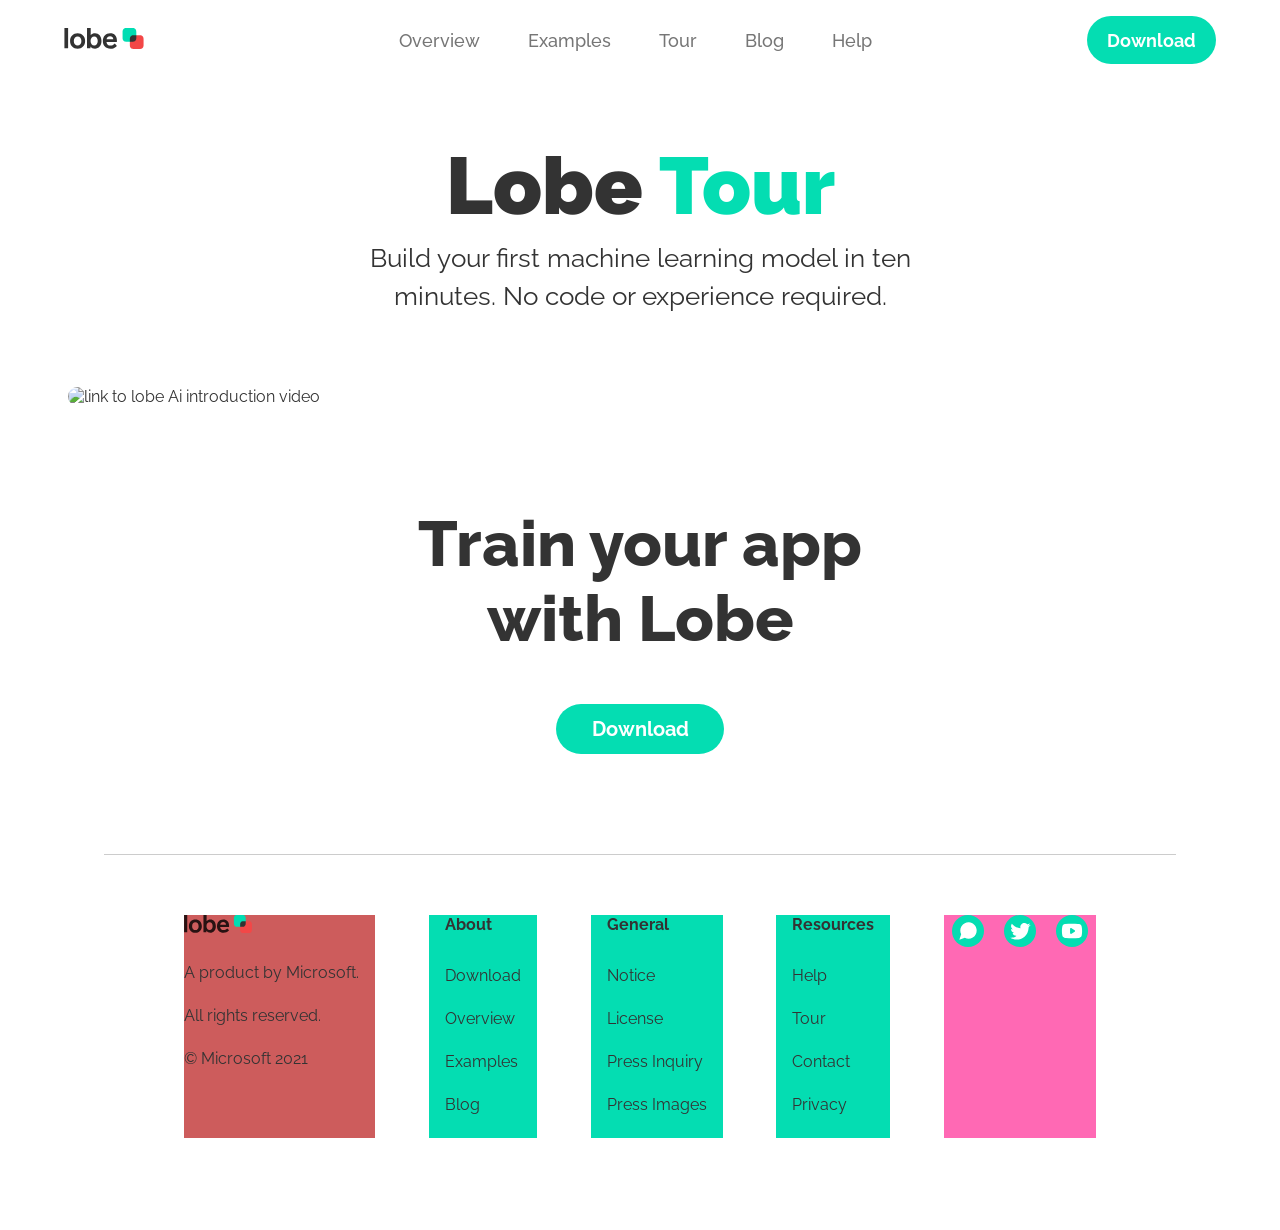
==== commit 1842f538: "added footer section, cleaned up media queries" ====
--- a/index.html
+++ b/index.html
@@ -171,8 +171,57 @@
             <h2 class="hero-header">Train your app with Lobe</h2>
             <button type="button" class="hero-download-button">Download</button>
         </section>
-        <div id="Please-Destroy-Me"></div>
     </main>
+    <footer>
+        <div class="footer-container">
+            <div class="footer-column footer-copyright">
+                <svg class="footer-logo">
+                    <use href="#logo-icon"></use>
+                </svg>
+                <small class="copyright-text">A product by Microsoft.</small>
+                <small class="copyright-text">All rights reserved.</small>
+                <small class="copyright-text">© Microsoft 2021</small>
+            </div>
+            <article class="footer-column footer-link-column">
+                <span class="footer-column-title">About</span>
+                <a href="/second.html" class="footer-column-link">Download</a>
+                <a href="/second.html" class="footer-column-link">Overview</a>
+                <a href="/second.html" class="footer-column-link">Examples</a>
+                <a href="/second.html" class="footer-column-link">Blog</a>
+            </article>
+            <article class="footer-column footer-link-column">
+                <span class="footer-column-title">General</span>
+                <a href="/second.html" class="footer-column-link">Notice</a>
+                <a href="/second.html" class="footer-column-link">License</a>
+                <a href="/second.html" class="footer-column-link">Press Inquiry</a>
+                <a href="/second.html" class="footer-column-link">Press Images</a>
+            </article>
+            <article class="footer-column footer-link-column">
+                <span class="footer-column-title">Resources</span>
+                <a href="/second.html" class="footer-column-link">Help</a>
+                <a href="/second.html" class="footer-column-link">Tour</a>
+                <a href="/second.html" class="footer-column-link">Contact</a>
+                <a href="/second.html" class="footer-column-link">Privacy</a>
+            </article>
+            <div class="footer-column footer-socials">
+                <a href="./second.html" class="footer-social-button">
+                    <svg class="footer-social-icon">
+                        <use href="#message-icon"></use>
+                    </svg>
+                </a>
+                <a href="./second.html" class="footer-social-button">
+                    <svg class="footer-social-icon">
+                        <use href="#twitter-icon"></use>
+                    </svg>
+                </a>
+                <a href="./second.html" class="footer-social-button">
+                    <svg class="footer-social-icon">
+                        <use href="#youtube-icon"></use>
+                    </svg>
+                </a>
+            </div>
+        </div>
+    </footer>
     <script src="./resources/scripts/menuControls.js"></script>
 </body>
 </html>
--- a/resources/css/main.css
+++ b/resources/css/main.css
@@ -1,12 +1,6 @@
 /* Imports */
 
 /* Globals */
-
-#Please-Destroy-Me {
-    background-color: #04ddb2;
-    width: 100vw;
-    height: 200vh;
-}
 
 * {
     box-sizing: border-box;
@@ -88,6 +82,7 @@
     border-radius: 24px;
     margin-right: 24px;
     cursor: pointer;
+    transition: transform 0.1s linear;
 }
 
 .header-download-button:hover {
@@ -317,6 +312,7 @@
     border-radius: 32px;
     margin: 0 auto 100px;
     cursor: pointer;
+    transition: transform 0.1s linear;
 }
 
 .hero-download-button:hover {
@@ -324,6 +320,91 @@
 }
 
 
+/* Footer Section */
+
+footer {
+    padding: 0 32px 32px;
+}
+
+.footer-container {
+    display: flex;
+    justify-content: space-between;
+    max-width: 1072px;
+    padding: 60px 80px;
+    border-top: rgba(0, 0, 0, 0.2) solid 0.5px;
+    margin: 0 auto;
+}
+
+.footer-column {
+    background-color: #04ddb2;
+}
+
+.footer-copyright {
+    background-color: indianred;
+    padding-right: 1rem;
+}
+
+.footer-logo {
+    display: block;
+    width: 68px;
+    height: 18px;
+    margin-bottom: 30px;
+}
+
+.copyright-text {
+    white-space: nowrap;
+    display: block;
+    font-size: 1rem;
+    padding-bottom: 24px;
+}
+
+.footer-link-column {
+    padding: 0 1rem;
+}
+
+.footer-column-title {
+    display: block;
+    font-size: 1rem;
+    font-weight: 700;
+    margin-bottom: 2rem;
+}
+
+.footer-column-link {
+    display: block;
+    color: #333;
+    font-size: 1rem;
+    text-decoration: none;
+    margin-bottom: 1.5rem;
+    white-space: nowrap;
+    cursor: pointer;
+    transition: color 0.1s linear, transform 0.1s linear;
+}
+
+.footer-column-link:hover {
+    color: #000;
+    transform: scale3d(1.025, 1.025, 1.025);
+}
+
+.footer-socials {
+    background-color: hotpink;
+}
+
+.footer-social-button {
+    display: inline-block;
+    background-color: #04ddb2;
+    width: 32px;
+    height: 32px;
+    padding: 3px;
+    margin: 0 8px;
+    border-radius: 50%;
+}
+
+.footer-social-icon {
+    width: 26px;
+    height: 26px;
+}
+
+
 /* Media Queries */
 
 @media screen and (max-width:1200px) {
@@ -334,12 +415,26 @@
 
     .main-heading {
         font-size: 3.5rem;
+        padding-top: 2.5rem;
     }
 
     .tagline {
         font-size: 1.5rem;
         max-width: 550px;
     }
+
+    .footer-social-button {
+        display: block;
+        margin: 8px;
+        width: 40px;
+        height: 40px;
+        padding: 5px;
+    }
+
+    .footer-social-icon {
+        width: 30px;
+        height: 30px;
+    }
 }
 
 @media screen and (max-width:800px) {
@@ -373,9 +468,19 @@
         width: 100vw;
     }
 
+    .video-image-holder {
+        padding-top: 22px;
+    }
+
     .youtube-video {
         height: calc(100vw * 9 / 16);
         border-radius: 0;
     }
 
+    .hero-header {
+        font-size: 38px;
+        max-width: 300px;
+        margin: 55px auto 32px;
+    }
+
 }
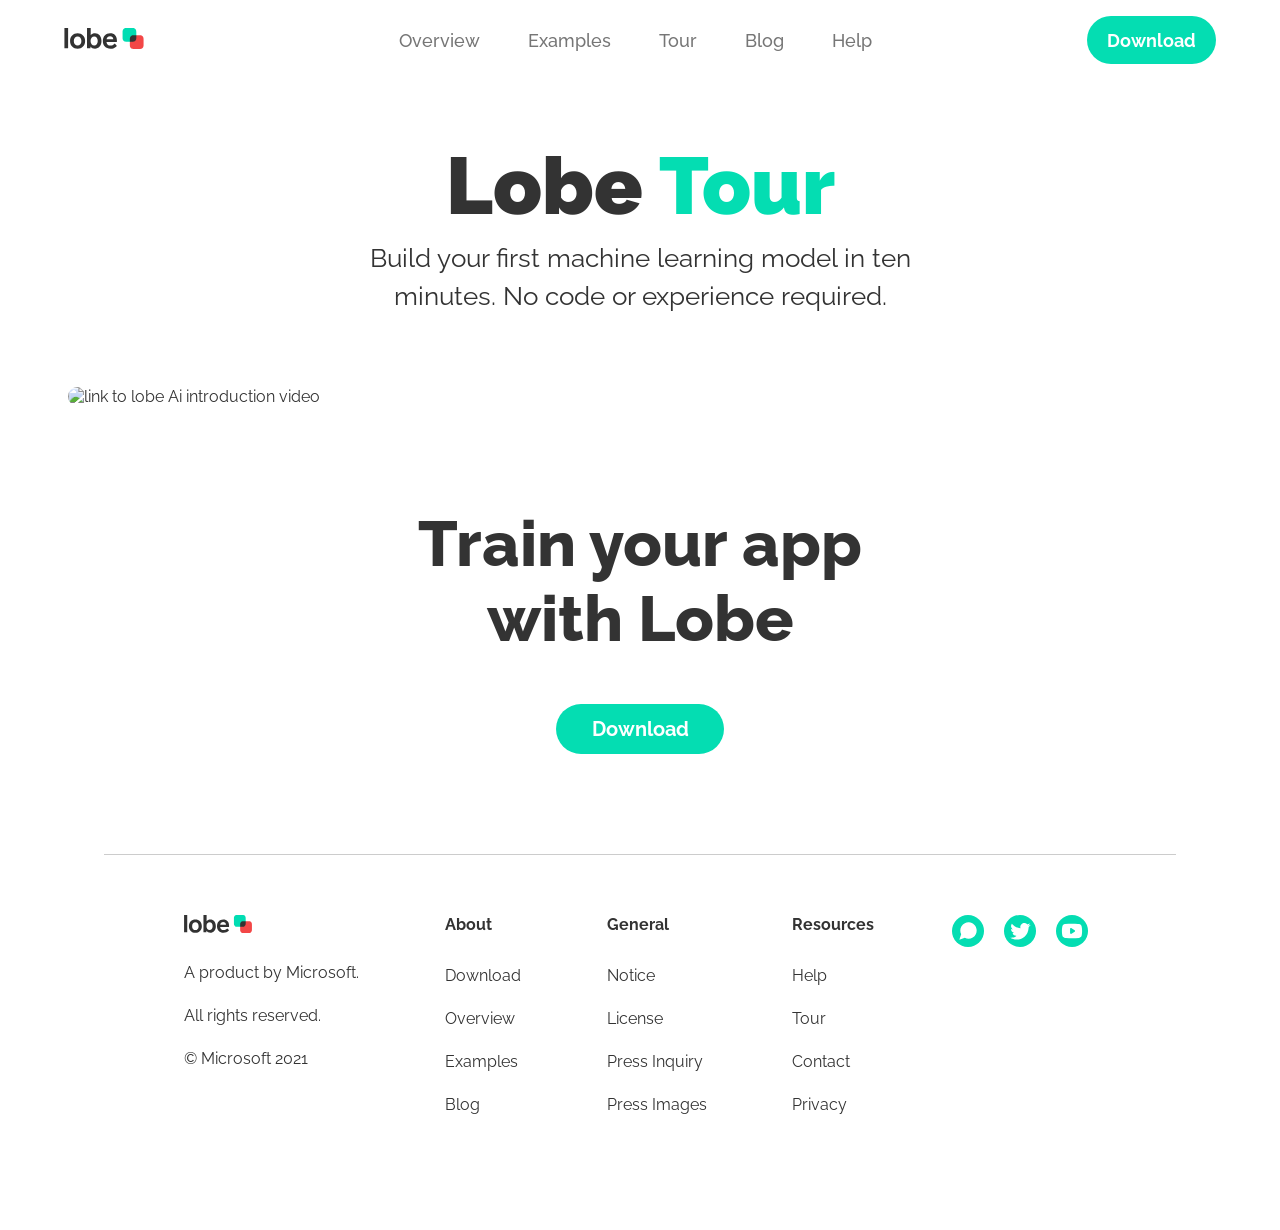
==== commit 4458ebe7: "finished footer and all media queries" ====
--- a/index.html
+++ b/index.html
@@ -182,21 +182,21 @@
                 <small class="copyright-text">All rights reserved.</small>
                 <small class="copyright-text">© Microsoft 2021</small>
             </div>
-            <article class="footer-column footer-link-column">
+            <article class="footer-column footer-link-column footer-column-first">
                 <span class="footer-column-title">About</span>
                 <a href="/second.html" class="footer-column-link">Download</a>
                 <a href="/second.html" class="footer-column-link">Overview</a>
                 <a href="/second.html" class="footer-column-link">Examples</a>
                 <a href="/second.html" class="footer-column-link">Blog</a>
             </article>
-            <article class="footer-column footer-link-column">
+            <article class="footer-column footer-link-column footer-column-second">
                 <span class="footer-column-title">General</span>
                 <a href="/second.html" class="footer-column-link">Notice</a>
                 <a href="/second.html" class="footer-column-link">License</a>
                 <a href="/second.html" class="footer-column-link">Press Inquiry</a>
                 <a href="/second.html" class="footer-column-link">Press Images</a>
             </article>
-            <article class="footer-column footer-link-column">
+            <article class="footer-column footer-link-column footer-column-third">
                 <span class="footer-column-title">Resources</span>
                 <a href="/second.html" class="footer-column-link">Help</a>
                 <a href="/second.html" class="footer-column-link">Tour</a>
--- a/resources/css/main.css
+++ b/resources/css/main.css
@@ -58,17 +58,19 @@
 }
 
 .header-link {
+    display: block;
     color: #767676;
     font-family: 'Raleway', Arial, Helvetica, sans-serif;
     font-size: 1.125rem;
     font-weight: 500;
     text-decoration: none;
+    cursor: pointer;
+    transition: transform 0.3s linear, color 0.3s linear;
 }
 
 .header-link:hover {
     color: #000;
-    font-size: 1.135rem;
-    cursor: pointer;
+    transform: scale3d(1.04, 1.04, 1.04);
 }
 
 .header-download-button {
@@ -198,7 +200,13 @@
     border: none;
     border-radius: 50px;
     margin: 37px 26px 32px;
-}
+    transition: transform 0.1s linear;
+}
+
+#mobile-nav-download-button:hover {
+    transform: scale3d(1.03, 1.03, 1.03);
+}
+
 
 /* Main */
 
@@ -235,7 +243,7 @@
     width: 100%;
     padding: 32px 64px 0;
     margin: 0 auto;
-    transition: padding 0.1s ease-in, filter 0.1s ease-in 0.02s;
+    transition: transform 0.1s ease-in, filter 0.1s ease-in 0.02s;
 }
 
 .video-image {
@@ -245,7 +253,7 @@
 }
 
 .video-image-holder:hover{
-    padding: 21px 54px 0;
+    transform: scale3d(1.05, 1.05, 1.05);
     filter: drop-shadow(0px 45px 65px rgba(0, 0, 0, 0.2));
     cursor: pointer;
 }
@@ -335,12 +343,7 @@
     margin: 0 auto;
 }
 
-.footer-column {
-    background-color: #04ddb2;
-}
-
 .footer-copyright {
-    background-color: indianred;
     padding-right: 1rem;
 }
 
@@ -383,10 +386,6 @@
 .footer-column-link:hover {
     color: #000;
     transform: scale3d(1.025, 1.025, 1.025);
-}
-
-.footer-socials {
-    background-color: hotpink;
 }
 
 .footer-social-button {
@@ -397,6 +396,11 @@
     padding: 3px;
     margin: 0 8px;
     border-radius: 50%;
+    transition: transform 0.1s ease-in;
+}
+
+.footer-social-button:hover {
+    transform: scale3d(1.15, 1.15, 1.15);
 }
 
 .footer-social-icon {
@@ -469,7 +473,7 @@
     }
 
     .video-image-holder {
-        padding-top: 22px;
+        padding: 22px 32px 0;
     }
 
     .youtube-video {
@@ -483,4 +487,62 @@
         margin: 55px auto 32px;
     }
 
+    .hero-download-button {
+        margin-bottom: 55px;
+    }
+
+    footer {
+        padding: 0 24px;
+    }
+
+    .footer-container {
+        flex-wrap: wrap;
+        padding: 62px 0;
+        max-width: 350px;
+        justify-content: center;
+    }
+
+    .footer-column {
+        margin-bottom: 72px;
+    }
+
+    .footer-logo {
+        margin: 0 auto 30px;
+    }
+
+    .footer-copyright {
+        order: 5;
+        text-align: center;
+        padding: 0;
+    }
+
+    .footer-column-first {
+        order: 1;
+    }
+
+    .footer-column-second {
+        order: 2;
+    }
+
+    .footer-column-third {
+        order: 3;
+    }
+
+    .footer-socials {
+        order: 4;
+        margin: 0 51px 72px;
+    }
+
+    .footer-column-title {
+        margin-bottom: 1rem;
+        text-align: center;
+        padding: 0 16px;
+    }
+    
+    .footer-column-link {
+        margin-bottom: 1rem;
+        text-align: center;
+        padding: 0 16px;
+    }
+
 }
